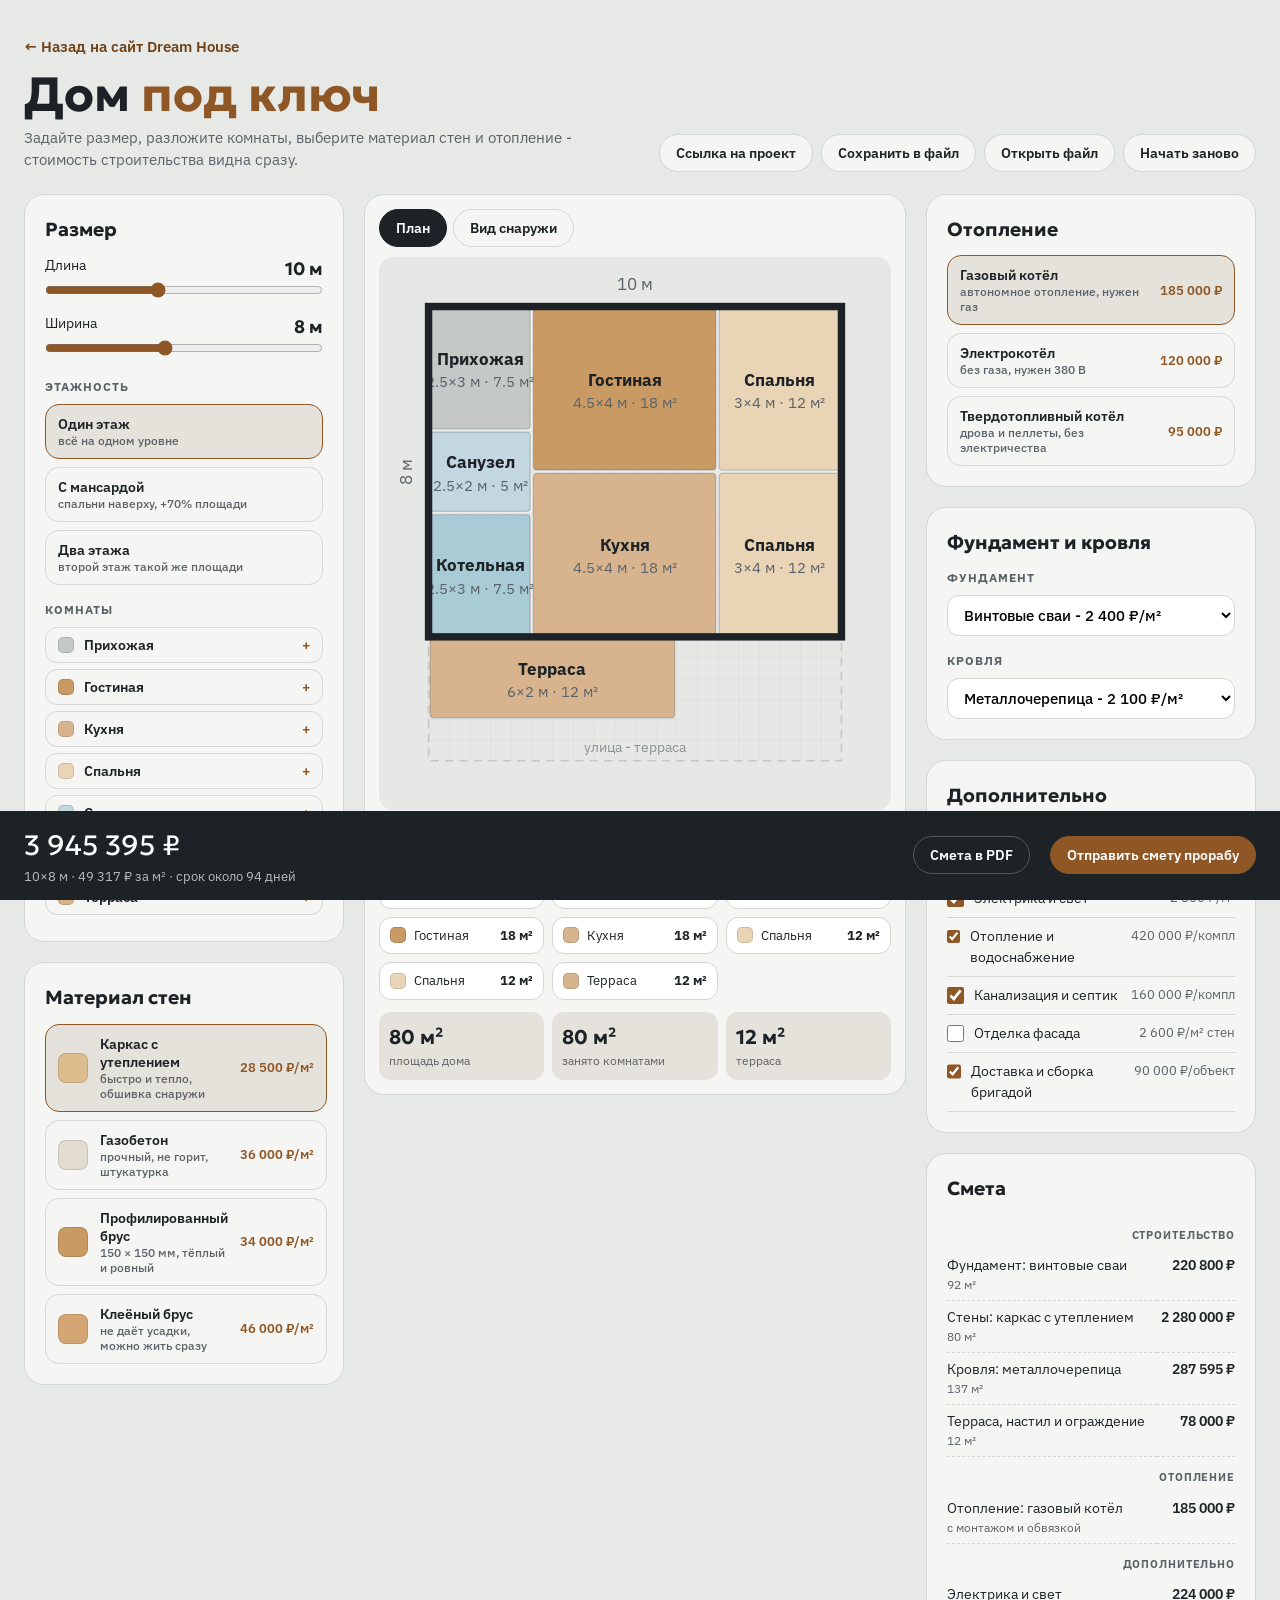
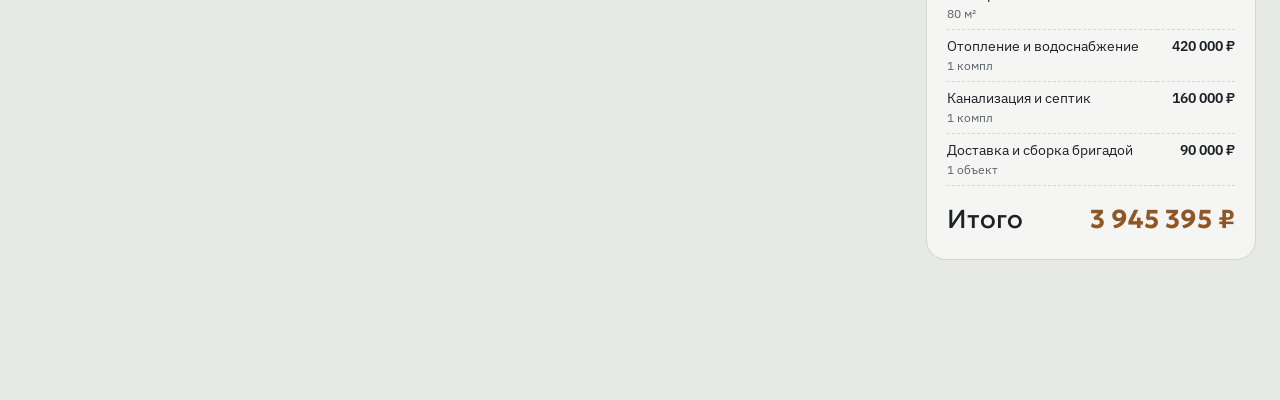
==== kalkulyator.html @ ebf29ac1 "Демо Dream House: каркасные дома, конструктор дома" ====
<!doctype html>
<html lang="ru">
<head>
<meta charset="utf-8">
<meta name="viewport" content="width=device-width,initial-scale=1">
<title>Конструктор дома – Dream House, Новосибирск</title>
<link href="https://fonts.googleapis.com/css2?family=Geologica:wght@600;700&family=IBM+Plex+Sans:wght@400;500;600&display=swap" rel="stylesheet">
<style>
:root{--bg:#e7e9e6;--card:#f5f6f4;--ink:#1c2226;--muted:#5a6269;--line:#d3d6d3;--acc:#8f5626;--acc2:#6f4119;--soft:#e5e2db}
*{box-sizing:border-box;margin:0}
body{background:var(--bg);color:var(--ink);font:15px/1.5 'IBM Plex Sans',system-ui,sans-serif}
h1,h2,h3{font-family:'Geologica',Arial,sans-serif;font-weight:700}
i.a{color:var(--acc);font-style:normal;font-weight:700}
header{padding:36px 24px 22px;max-width:1360px;margin:auto;display:flex;flex-wrap:wrap;gap:18px;align-items:flex-end;justify-content:space-between}
header h1{font-size:clamp(30px,4vw,48px);line-height:1.05}
header p{color:var(--muted);margin-top:8px;max-width:560px}
.tools{display:flex;flex-wrap:wrap;gap:8px}
button{font:600 14px 'IBM Plex Sans';border:1px solid var(--line);background:var(--card);color:var(--ink);padding:9px 16px;border-radius:40px;cursor:pointer;transition:.15s}
button:hover{border-color:var(--acc);color:var(--acc)}
.pri{background:var(--acc);color:#fff;border-color:var(--acc)}.pri:hover{background:var(--acc2);color:#fff}
main{max-width:1360px;margin:auto;padding:0 24px 120px;display:grid;grid-template-columns:320px 1fr 330px;gap:20px;align-items:start}
.card{background:var(--card);border:1px solid var(--line);border-radius:20px;padding:20px;margin-bottom:20px}
.card h3{font-size:19px;margin-bottom:12px}
.lbl{font-size:12px;text-transform:uppercase;letter-spacing:.08em;color:var(--muted);font-weight:700;margin:16px 0 8px}
.lbl:first-of-type{margin-top:0}
.row2{display:grid;grid-template-columns:1fr 1fr;gap:10px}
input[type=text],input[type=tel],select{width:100%;font:500 15px 'IBM Plex Sans';padding:9px 12px;border:1px solid var(--line);border-radius:12px;background:#fff}
.rng{display:flex;justify-content:space-between;font-size:14px}.rng b{font-family:'Geologica';font-size:18px}
input[type=range]{width:100%;accent-color:var(--acc)}
.opts{display:grid;gap:8px}
.opt{display:flex;gap:12px;align-items:center;text-align:left;border-radius:14px;padding:10px 12px;width:100%}
.opt.on{border-color:var(--acc);background:var(--soft);color:var(--ink)}
.opt small{display:block;color:var(--muted);font-weight:500;font-size:12px}
.opt .pr{margin-left:auto;font-size:13px;color:var(--acc);white-space:nowrap}
.opt .sw{width:30px;height:30px;border-radius:8px;flex:none}
.zbtn{display:flex;align-items:center;gap:10px;width:100%;text-align:left;border-radius:12px;margin-bottom:6px;padding:8px 12px}
.sw{width:16px;height:16px;border-radius:5px;flex:none;border:1px solid rgba(0,0,0,.12)}
.view{background:var(--card);border:1px solid var(--line);border-radius:20px;padding:14px;margin-bottom:20px}
.tabs{display:flex;gap:6px;margin-bottom:10px}.tabs button.on{background:var(--ink);color:#fff;border-color:var(--ink)}
svg{display:block;width:100%;height:auto;user-select:none;touch-action:none}
#plan{background:#e5e8e5;border-radius:14px}
.hint{font-size:13px;color:var(--muted);margin-top:10px}
.rlist{margin-top:12px;display:grid;grid-template-columns:repeat(auto-fill,minmax(160px,1fr));gap:8px}
.ri{display:flex;gap:8px;align-items:center;padding:8px 10px;border:1px solid var(--line);border-radius:12px;font-size:13px;background:#fff;cursor:pointer}
.ri b{margin-left:auto}.ri.sel{border-color:var(--acc);box-shadow:0 0 0 2px var(--soft)}
.ri.warn{background:#f1e6da}
label.ck{display:flex;gap:10px;align-items:flex-start;padding:8px 0;border-bottom:1px solid var(--line);cursor:pointer;font-size:14px}
label.ck input{accent-color:var(--acc);width:17px;height:17px;margin-top:2px}
label.ck span.p{margin-left:auto;color:var(--muted);font-size:13px;white-space:nowrap}
.est table{width:100%;border-collapse:collapse;font-size:14px}
.est td{padding:6px 0;border-bottom:1px dashed var(--line);vertical-align:top}
.est td:last-child{text-align:right;white-space:nowrap;font-weight:600}
.est .sec td{border:0;padding-top:12px;font-size:11px;text-transform:uppercase;letter-spacing:.08em;color:var(--muted);font-weight:700}
.est .q{color:var(--muted);font-size:12px}
.tot{display:flex;justify-content:space-between;align-items:baseline;margin-top:14px;font-family:'Geologica';font-size:26px}.tot b{color:var(--acc)}
.facts{display:grid;grid-template-columns:repeat(3,1fr);gap:8px;margin-top:12px}
.facts div{background:var(--soft);border-radius:12px;padding:10px;font-size:12px;color:var(--muted)}
.facts b{display:block;font-family:'Geologica';font-size:20px;color:var(--ink)}
.note{font-size:13px;background:#f1e6da;color:var(--acc2);padding:10px 12px;border-radius:12px;margin-top:10px}
.sticky{position:fixed;left:0;right:0;bottom:0;background:var(--ink);color:#fff;z-index:5}
.sticky .in{max-width:1360px;margin:auto;padding:14px 24px;display:flex;align-items:center;gap:20px;flex-wrap:wrap}
.sticky .sum{font-family:'Geologica';font-size:28px}.sticky small{opacity:.7;display:block;font-size:13px;font-family:'IBM Plex Sans'}
.sticky .sp{flex:1}
.modal{position:fixed;inset:0;background:rgba(30,29,27,.5);display:none;place-items:center;z-index:9;padding:16px}
.modal.on{display:grid}.modal .card{max-width:420px;width:100%}.modal .card>*+*{margin-top:10px}
.toast{position:fixed;left:50%;top:20px;transform:translateX(-50%);background:var(--ink);color:#fff;padding:10px 18px;border-radius:30px;opacity:0;transition:.3s;z-index:10;pointer-events:none}.toast.on{opacity:1}
@media(max-width:1100px){main{grid-template-columns:1fr 1fr}.mid{grid-column:1/-1;order:-1}}
@media(max-width:700px){main{grid-template-columns:1fr;padding:0 16px 140px}header{padding:24px 16px}}
@media print{header .tools,.sticky,.side,.modal,.hint,.tabs{display:none!important}main{display:block}}
</style>
</head>
<body>
<header>
  <div><a href="index.html" style="display:inline-block;margin-bottom:10px;color:var(--acc2);font-weight:600;text-decoration:none">← Назад на сайт Dream House</a><h1>Дом <i class="a">под ключ</i></h1><p>Задайте размер, разложите комнаты, выберите материал стен и отопление - стоимость строительства видна сразу.</p></div>
  <div class="tools">
    <button onclick="share()">Ссылка на проект</button>
    <button onclick="saveFile()">Сохранить в файл</button>
    <button onclick="fileIn.click()">Открыть файл</button>
    <button onclick="if(confirm('Начать заново?')){S=demo();sel=-1;render()}">Начать заново</button>
    <input type="file" id="fileIn" accept=".json" hidden>
  </div>
</header>

<main>
  <aside class="side">
    <div class="card">
      <h3>Размер</h3>
      <div class="rng"><span>Длина</span><b id="Lv"></b></div><input type="range" id="L" min="6" max="16" step="0.5">
      <div class="rng" style="margin-top:8px"><span>Ширина</span><b id="Wv"></b></div><input type="range" id="W" min="5" max="12" step="0.5">
      <div class="lbl">Этажность</div>
      <div class="opts" id="floors"></div>
      <div class="lbl">Комнаты</div>
      <div id="zbtns"></div>
    </div>
    <div class="card">
      <h3>Материал стен</h3>
      <div class="opts" id="mat"></div>
    </div>
  </aside>

  <section class="mid">
    <div class="view">
      <div class="tabs"><button id="t1" class="on" onclick="mode('plan')">План</button><button id="t2" onclick="mode('vid')">Вид снаружи</button></div>
      <svg id="plan"></svg>
      <svg id="vid" style="display:none;background:linear-gradient(#e5e2db,#e7e9e6);border-radius:14px"></svg>
      <p class="hint" id="hint">Комнату двигают мышкой или пальцем, размер меняют за уголок справа внизу. Шаг - 0,5 м. Delete - удалить комнату.</p>
      <div class="rlist" id="rlist"></div>
      <div class="facts" id="facts"></div>
      <div id="notes"></div>
    </div>
  </section>

  <aside>
    <div class="card"><h3>Отопление</h3><div class="opts" id="pech"></div></div>
    <div class="card"><h3>Фундамент и кровля</h3>
      <div class="lbl">Фундамент</div><select id="fund"></select>
      <div class="lbl">Кровля</div><select id="krov"></select>
    </div>
    <div class="card"><h3>Дополнительно</h3><div id="dop"></div></div>
    <div class="card est"><h3>Смета</h3><table id="est"></table><div class="tot"><span>Итого</span><b id="tot"></b></div></div>
  </aside>
</main>

<div class="sticky"><div class="in">
  <div><div class="sum" id="tot2"></div><small id="per"></small></div><div class="sp"></div>
  <button onclick="print()" style="background:transparent;color:#fff;border-color:#555">Смета в PDF</button>
  <button class="pri" onclick="modal.classList.add('on')">Отправить смету прорабу</button>
</div></div>

<div class="modal" id="modal" onclick="if(event.target==this)this.classList.remove('on')"><form class="card" onsubmit="send(event)">
  <h3>Смета <i class="a">прорабу</i></h3>
  <p style="color:var(--muted);font-size:14px">Проект и смета уйдут прорабу. Он свяжется с вами, уточнит участок и сроки.</p>
  <input type="text" placeholder="Как вас зовут" required>
  <input type="tel" placeholder="Телефон" required>
  <button class="pri" style="width:100%">Отправить</button>
</form></div>
<div class="toast" id="toast"></div>

<script>
const ROOMS={
 prihozhaya:{n:'Прихожая',c:'#c4c8c6',min:4},
 gostinaya:{n:'Гостиная',c:'#c99a64',min:16},
 kuhnya:{n:'Кухня',c:'#D8B48E',min:8},
 spalnya:{n:'Спальня',c:'#E9D5B5',min:9},
 sanuzel:{n:'Санузел',c:'#C3D7E0',min:3},
 kotelnaya:{n:'Котельная',c:'#A9CBD6',min:3},
 terrasa:{n:'Терраса',c:'#D8B48E',min:4,out:true}
};
const MAT=[['karkas','Каркас с утеплением','быстро и тепло, обшивка снаружи',28500,'#DDBC8E'],
 ['gaz','Газобетон','прочный, не горит, штукатурка',36000,'#E3DDD0'],
 ['brus','Профилированный брус','150 × 150 мм, тёплый и ровный',34000,'#C99A64'],
 ['kleen','Клеёный брус','не даёт усадки, можно жить сразу',46000,'#D4A673']];
const PECH=[['gaz','Газовый котёл','автономное отопление, нужен газ',185000],
 ['elek','Электрокотёл','без газа, нужен 380 В',120000],
 ['tverd','Твердотопливный котёл','дрова и пеллеты, без электричества',95000]];
const FUND=[['vint','Винтовые сваи',2400],['lent','Мелкозаглублённая лента',5200],['plita','Монолитная плита',7400]];
const KROV=[['metall','Металлочерепица',2100],['myagk','Гибкая черепица',2900],['falc','Фальцевая кровля',3600]];
const DOP=[['otdelka','Чистовая отделка внутри',9500,'м² жилой','in'],['elektr','Электрика и свет',2800,'м²','in'],
 ['otopl','Отопление и водоснабжение',420000,'компл','one'],['kanal','Канализация и септик',160000,'компл','one'],
 ['fasad','Отделка фасада',2600,'м² стен','wall'],['dostavka','Доставка и сборка бригадой',90000,'объект','one']];
const fmt=n=>Math.round(n).toLocaleString('ru-RU')+' ₽';
const r1=n=>Math.round(n*10)/10;
function demo(){return{L:10,W:8,fl:1,mat:'karkas',pech:'gaz',fund:'vint',krov:'metall',dop:{otdelka:false,elektr:true,otopl:true,kanal:true,dostavka:true},
 rooms:[{t:'prihozhaya',x:0,y:0,w:2.5,h:3},{t:'sanuzel',x:0,y:3,w:2.5,h:2},{t:'kotelnaya',x:0,y:5,w:2.5,h:3},{t:'gostinaya',x:2.5,y:0,w:4.5,h:4},{t:'kuhnya',x:2.5,y:4,w:4.5,h:4},{t:'spalnya',x:7,y:0,w:3,h:4},{t:'spalnya',x:7,y:4,w:3,h:4},{t:'terrasa',x:0,y:8,w:6,h:2}]}}
let S=demo(),sel=-1,drag=null,view='plan';
try{if(location.hash.length>2)S=JSON.parse(decodeURIComponent(escape(atob(location.hash.slice(1)))))}catch(e){}

// constructor controls
const opts=(el,arr,key,priceFn)=>{el.innerHTML=arr.map(a=>`<button class="opt" data-v="${a[0]}">${a[4]?`<span class="sw" style="background:${a[4]}"></span>`:''}<span>${a[1]}<small>${a[2]}</small></span><span class="pr">${priceFn(a)}</span></button>`).join('');
 el.onclick=e=>{const b=e.target.closest('.opt');if(b){S[key]=b.dataset.v;render()}}};
opts(mat,MAT,'mat',a=>a[3].toLocaleString('ru-RU')+' ₽/м²');
opts(pech,PECH,'pech',a=>fmt(a[3]));
floors.innerHTML=[[1,'Один этаж','всё на одном уровне'],[1.5,'С мансардой','спальни наверху, +70% площади'],[2,'Два этажа','второй этаж такой же площади']].map(a=>`<button class="opt" data-v="${a[0]}"><span>${a[1]}<small>${a[2]}</small></span></button>`).join('');
floors.onclick=e=>{const b=e.target.closest('.opt');if(b){S.fl=+b.dataset.v;render()}};
fund.innerHTML=FUND.map(a=>`<option value="${a[0]}">${a[1]} - ${a[2].toLocaleString('ru-RU')} ₽/м²</option>`).join('');
krov.innerHTML=KROV.map(a=>`<option value="${a[0]}">${a[1]} - ${a[2].toLocaleString('ru-RU')} ₽/м²</option>`).join('');
fund.onchange=()=>{S.fund=fund.value;render()};krov.onchange=()=>{S.krov=krov.value;render()};
zbtns.innerHTML=Object.entries(ROOMS).map(([k,r])=>`<button class="zbtn" onclick="addRoom('${k}')"><span class="sw" style="background:${r.c}"></span>${r.n}<span style="margin-left:auto;color:var(--acc)">+</span></button>`).join('');
L.oninput=W.oninput=()=>{S.L=+L.value;S.W=+W.value;S.rooms.forEach(clamp);render()};

function bounds(r){return ROOMS[r.t].out?{W:S.L,H:S.W+3}:{W:S.L,H:S.W}}
function clamp(r){const b=bounds(r);r.w=Math.min(r.w,b.W);r.h=Math.min(r.h,b.H);r.x=Math.max(0,Math.min(b.W-r.w,r.x));r.y=Math.max(0,Math.min(b.H-r.h,r.y))}
function addRoom(t){const m=ROOMS[t],s=Math.max(1.5,Math.round(Math.sqrt(m.min)*2)/2);const r={t,x:0,y:m.out?S.W:0,w:s,h:s};clamp(r);S.rooms.push(r);sel=S.rooms.length-1;render()}

// plan svg
const NS='http://www.w3.org/2000/svg';
function el(n,a,p){const e=document.createElementNS(NS,n);for(const k in a)e.setAttribute(k,a[k]);p&&p.appendChild(e);return e}
function toM(e){const p=plan.createSVGPoint();p.x=e.clientX;p.y=e.clientY;const q=p.matrixTransform(plan.getScreenCTM().inverse());return[q.x,q.y]}
function drawPlan(){const P=1.2,H=S.W+3;plan.innerHTML='';plan.setAttribute('viewBox',`${-P} ${-P} ${S.L+P*2} ${H+P*2}`);
 const d=el('defs',{},plan),pt=el('pattern',{id:'g',width:.5,height:.5,patternUnits:'userSpaceOnUse'},d);el('path',{d:'M.5 0H0V.5',fill:'none',stroke:'#d3d6d3','stroke-width':.02},pt);
 el('rect',{x:0,y:S.W,width:S.L,height:3,fill:'url(#g)',stroke:'#c4c8c6','stroke-width':.04,'stroke-dasharray':'.2 .15'},plan);
 el('text',{x:S.L/2,y:S.W+2.8,'text-anchor':'middle','font-size':.35,fill:'#8a9096','font-family':'IBM Plex Sans'},plan).textContent='улица - терраса';
 el('rect',{x:0,y:0,width:S.L,height:S.W,fill:'#eef0ee'},plan);el('rect',{x:0,y:0,width:S.L,height:S.W,fill:'url(#g)'},plan);
 S.rooms.forEach((r,i)=>{const m=ROOMS[r.t],g=el('g',{},plan);
  const re=el('rect',{x:r.x+.04,y:r.y+.04,width:r.w-.08,height:r.h-.08,rx:.08,fill:m.c,stroke:i==sel?'#8f5626':'rgba(0,0,0,.18)','stroke-width':i==sel?.1:.03,style:'cursor:move'},g);
  re.onpointerdown=e=>{sel=i;start(e,i,false);drawPlan();renderList()};
  const fs=Math.min(.42,r.w/6,(r.w-.2)/(m.n.length*.6));
  el('text',{x:r.x+r.w/2,y:r.y+r.h/2-fs*.2,'text-anchor':'middle','font-size':fs,'font-family':'IBM Plex Sans','font-weight':700,fill:'#1c2226','pointer-events':'none'},g).textContent=m.n;
  el('text',{x:r.x+r.w/2,y:r.y+r.h/2+fs*1.1,'text-anchor':'middle','font-size':fs*.85,'font-family':'IBM Plex Sans',fill:'#5a6269','pointer-events':'none'},g).textContent=`${r.w}×${r.h} м · ${r1(r.w*r.h)} м²`;
  if(i==sel){const h=el('rect',{x:r.x+r.w-.32,y:r.y+r.h-.32,width:.3,height:.3,rx:.06,fill:'#fff',stroke:'#8f5626','stroke-width':.06,style:'cursor:nwse-resize'},g);h.onpointerdown=e=>{e.stopPropagation();start(e,i,true)}}});
 el('rect',{x:0,y:0,width:S.L,height:S.W,fill:'none',stroke:'#1c2226','stroke-width':.18,'pointer-events':'none'},plan);
 el('text',{x:S.L/2,y:-.4,'text-anchor':'middle','font-size':.4,fill:'#5a6269','font-family':'IBM Plex Sans'},plan).textContent=S.L+' м';
 el('text',{x:-.4,y:S.W/2,'text-anchor':'middle','font-size':.4,fill:'#5a6269','font-family':'IBM Plex Sans',transform:`rotate(-90 -0.4 ${S.W/2})`},plan).textContent=S.W+' м';
 plan.onpointerdown=e=>{if(e.target==plan||(e.target.tagName=='rect'&&!e.target.style.cursor)){sel=-1;drawPlan();renderList()}}}
function start(e,i,rs){e.preventDefault();const r=S.rooms[i];drag={i,rs,m:toM(e),o:{...r}}}
addEventListener('pointermove',e=>{if(!drag)return;const m=toM(e),r=S.rooms[drag.i],b=bounds(r),sn=v=>Math.round(v*2)/2,dx=m[0]-drag.m[0],dy=m[1]-drag.m[1];
 if(drag.rs){r.w=Math.max(1,Math.min(b.W-r.x,sn(drag.o.w+dx)));r.h=Math.max(1,Math.min(b.H-r.y,sn(drag.o.h+dy)))}
 else{r.x=sn(drag.o.x+dx);r.y=sn(drag.o.y+dy);clamp(r)}drawPlan();renderList();renderEst()});
addEventListener('pointerup',()=>{if(drag){drag=null;render()}});
addEventListener('keydown',e=>{if((e.key=='Delete'||e.key=='Backspace')&&sel>-1&&!/INPUT|SELECT/.test(document.activeElement.tagName)){S.rooms.splice(sel,1);sel=-1;render()}});

// outside view
function drawVid(){const m=MAT.find(a=>a[0]==S.mat),wall=m[4],L=S.L,h=S.fl>=2?5.2:2.7,roofH=S.fl>1?2.6:1.8,dz=S.W*.45;
 const roofC={metall:'#8E3B33',myagk:'#5B4A42',falc:'#5F6B66'}[S.krov];vid.innerHTML='';
 vid.setAttribute('viewBox',`-2 ${-roofH-1.5} ${L+dz+4} ${h+roofH+3.6}`);
 el('ellipse',{cx:(L+dz)/2,cy:h+.35,rx:(L+dz)/1.6,ry:.5,fill:'#C9D3A8',opacity:.6},vid);
 // side wall
 el('polygon',{points:`${L},0 ${L+dz},${-dz*.5} ${L+dz},${h-dz*.5} ${L},${h}`,fill:wall,style:'filter:brightness(.8)'},vid);
 el('polygon',{points:`${L},0 ${L+dz/2},${-roofH-dz*.25} ${L+dz},${-dz*.5}`,fill:wall,style:'filter:brightness(.8)'},vid);
 // front wall
 el('rect',{x:0,y:0,width:L,height:h,fill:wall},vid);
 const step=S.mat=='karkas'?.15:S.mat=='gaz'?.3:.2;
 for(let y=step;y<h;y+=step)el('line',{x1:0,y1:y,x2:L,y2:y,stroke:'rgba(70,40,15,.22)','stroke-width':.02},vid);
 // roof
 el('polygon',{points:`-0.4,0.05 ${L/2},${-roofH} ${L+.4},.05`,fill:'none'},vid);
 el('polygon',{points:`-.4,.1 ${dz/2-.4},${-roofH-dz*.25} ${L+dz/2+.4},${-roofH-dz*.25} ${L+.4},.1`,fill:roofC},vid);
 el('polygon',{points:`${L+.4},.1 ${L+dz/2+.4},${-roofH-dz*.25} ${L+dz+.3},${-dz*.5+.05}`,fill:roofC,style:'filter:brightness(.75)'},vid);
 // door & windows
 el('rect',{x:.5,y:.4,width:.8,height:h-.4,fill:'#6B4A30',rx:.05},vid);
 const win=(x,y,w,hh)=>{el('rect',{x,y,width:w,height:hh,fill:'#CFE2E8',stroke:'#f5f6f4','stroke-width':.08},vid)};
 win(L*.35,.7,1.2,1.2);if(L>8)win(L*.62,.7,1.2,1.2);win(L*.86,.7,.9,1.2);if(S.fl>=2){win(L*.12,3.3,1.2,1.2);win(L*.35,3.3,1.2,1.2);win(L*.62,3.3,1.2,1.2);win(L*.86,3.3,.9,1.2)}
 if(S.fl==1.5)win(dz/2+L/2-.4,-roofH*.55,.8,.6);
 // chimney
 el('rect',{x:L*.78,y:-roofH*.85,width:.35,height:roofH*.8,fill:S.pech=='gaz'||S.pech=='tverd'?'#7B7068':'none'},vid);
 // terrace
 const t=S.rooms.filter(r=>r.t=='terrasa').reduce((s,r)=>s+r.w*r.h,0);
 if(t){const tw=Math.min(L,Math.sqrt(t)*1.6);el('rect',{x:0,y:h-.05,width:tw,height:.25,fill:'#A7794F'},vid);[0,tw-.1].forEach(x=>el('rect',{x,y:.1,width:.1,height:h-.15,fill:'#8E6C4E'},vid))}
  el('text',{x:(L+dz)/2,y:h+1.4,'text-anchor':'middle','font-size':.38,fill:'#5a6269','font-family':'IBM Plex Sans'},vid).textContent=`${m[1]} · ${KROV.find(a=>a[0]==S.krov)[1].toLowerCase()}`}
function mode(v){view=v;plan.style.display=v=='plan'?'':'none';vid.style.display=v=='vid'?'':'none';t1.classList.toggle('on',v=='plan');t2.classList.toggle('on',v=='vid');hint.style.display=v=='plan'?'':'none'}

function sums(){const inside=S.rooms.filter(r=>!ROOMS[r.t].out),out=S.rooms.filter(r=>r.t=='terrasa'),A=S.L*S.W;
 const used=inside.reduce((s,r)=>s+r.w*r.h,0),ter=out.reduce((s,r)=>s+r.w*r.h,0);
 const mans=A*(S.fl-1),wall=2*(S.L+S.W)*2.7*(S.fl>=2?2:1)+(S.fl==1.5?S.W*S.L*.4:0);return{A,used,ter,mans,wall,inA:A+mans}}
function renderList(){const A=S.L*S.W;
 rlist.innerHTML=S.rooms.map((r,i)=>{const m=ROOMS[r.t],a=r.w*r.h;return`<div class="ri ${i==sel?'sel':''} ${a<m.min?'warn':''}" onclick="sel=${i};drawPlan();renderList()"><span class="sw" style="background:${m.c}"></span>${m.n}<b>${r1(a)} м²</b></div>`}).join('');
 const s=sums();facts.innerHTML=`<div><b>${A} м²</b>площадь дома</div><div><b>${r1(s.used)} м²</b>занято комнатами</div><div><b>${r1(s.ter)} м²</b>терраса</div>`;
 const n=[];S.rooms.forEach(r=>{const m=ROOMS[r.t];if(r.w*r.h<m.min)n.push(`${m.n} меньше ${m.min} м² - будет тесно`)});
 if(!S.rooms.some(r=>r.t=='kuhnya'))n.push('В проекте нет кухни');if(!S.rooms.some(r=>r.t=='spalnya'))n.push('В проекте нет спальни');
 if(s.used>A+.01)n.push('Комнаты не помещаются - увеличьте дом');
 notes.innerHTML=n.map(t=>`<div class="note">${t}</div>`).join('')}

function calc(){const s=sums(),rows=[];let sum=0;const sec=n=>rows.push({sec:n}),add=(n,q,v)=>{rows.push({n,q,v});sum+=v};
 const m=MAT.find(a=>a[0]==S.mat),f=FUND.find(a=>a[0]==S.fund),k=KROV.find(a=>a[0]==S.krov),p=PECH.find(a=>a[0]==S.pech);
 sec('Строительство');
 add('Фундамент: '+f[1].toLowerCase(),r1(s.A+s.ter)+' м²',(s.A+s.ter)*f[2]);
 add('Стены: '+m[1].toLowerCase(),r1(s.inA)+' м²',s.inA*m[3]);
 const ka=(S.L+1)*(S.W+1)*1.25+(s.ter?s.ter*1.1:0);add('Кровля: '+k[1].toLowerCase(),r1(ka)+' м²',ka*k[2]);
 if(s.ter)add('Терраса, настил и ограждение',r1(s.ter)+' м²',s.ter*6500);
  sec('Отопление');add('Отопление: '+p[1].toLowerCase(),'с монтажом и обвязкой',p[3]);
 const ds=DOP.filter(d=>S.dop[d[0]]);if(ds.length)sec('Дополнительно');
 ds.forEach(d=>{const q={in:s.inA,wall:s.wall,one:1}[d[4]];add(d[1],d[4]=='one'?'1 '+d[3]:r1(q)+' '+d[3],q*d[2])});
 return{rows,sum,s}}
function renderEst(){const{rows,sum,s}=calc();
 est.innerHTML=rows.map(r=>r.sec?`<tr class="sec"><td colspan=2>${r.sec}</td></tr>`:`<tr><td>${r.n}<div class="q">${r.q}</div></td><td>${fmt(r.v)}</td></tr>`).join('');
 tot.textContent=tot2.textContent=fmt(sum);const days=Math.round(45+s.inA*.8+(S.mat=='karkas'?-15:S.mat=='gaz'?10:0));
 per.textContent=`${S.L}×${S.W} м · ${fmt(sum/s.inA)} за м² · срок около ${days} дней`}
function renderDop(){dop.innerHTML=DOP.map(d=>`<label class="ck"><input type="checkbox" data-k="${d[0]}" ${S.dop[d[0]]?'checked':''}>${d[1]}<span class="p">${d[2].toLocaleString('ru-RU')} ₽/${d[3]}</span></label>`).join('');
 dop.querySelectorAll('input').forEach(c=>c.onchange=()=>{S.dop[c.dataset.k]=c.checked;renderEst()})}

function render(){L.value=S.L;W.value=S.W;Lv.textContent=S.L+' м';Wv.textContent=S.W+' м';fund.value=S.fund;krov.value=S.krov;
 [[mat,'mat'],[pech,'pech']].forEach(([e,k])=>e.querySelectorAll('.opt').forEach(b=>b.classList.toggle('on',b.dataset.v==S[k])));
 floors.querySelectorAll('.opt').forEach(b=>b.classList.toggle('on',+b.dataset.v==S.fl));
 drawPlan();drawVid();renderList();renderDop();renderEst()}

function toast(t){const e=document.getElementById('toast');e.textContent=t;e.classList.add('on');clearTimeout(e._t);e._t=setTimeout(()=>e.classList.remove('on'),2200)}
function saveFile(){const a=document.createElement('a');a.href=URL.createObjectURL(new Blob([JSON.stringify(S,null,1)],{type:'application/json'}));a.download=`dom-${S.L}x${S.W}.json`;a.click()}
fileIn.onchange=()=>{const f=fileIn.files[0];if(!f)return;f.text().then(t=>{try{const d=JSON.parse(t);if(!d.rooms)throw 0;S=d;sel=-1;render();toast('Проект открыт')}catch(e){toast('Это не файл проекта')}});fileIn.value=''}
function share(){const u=location.href.split('#')[0]+'#'+btoa(unescape(encodeURIComponent(JSON.stringify(S))));navigator.clipboard.writeText(u).then(()=>toast('Ссылка скопирована'),()=>prompt('Скопируйте ссылку',u))}
function send(e){e.preventDefault();modal.classList.remove('on');toast('Спасибо! Смета отправлена прорабу, он свяжется с вами')}
render();
</script>
</body>
</html>
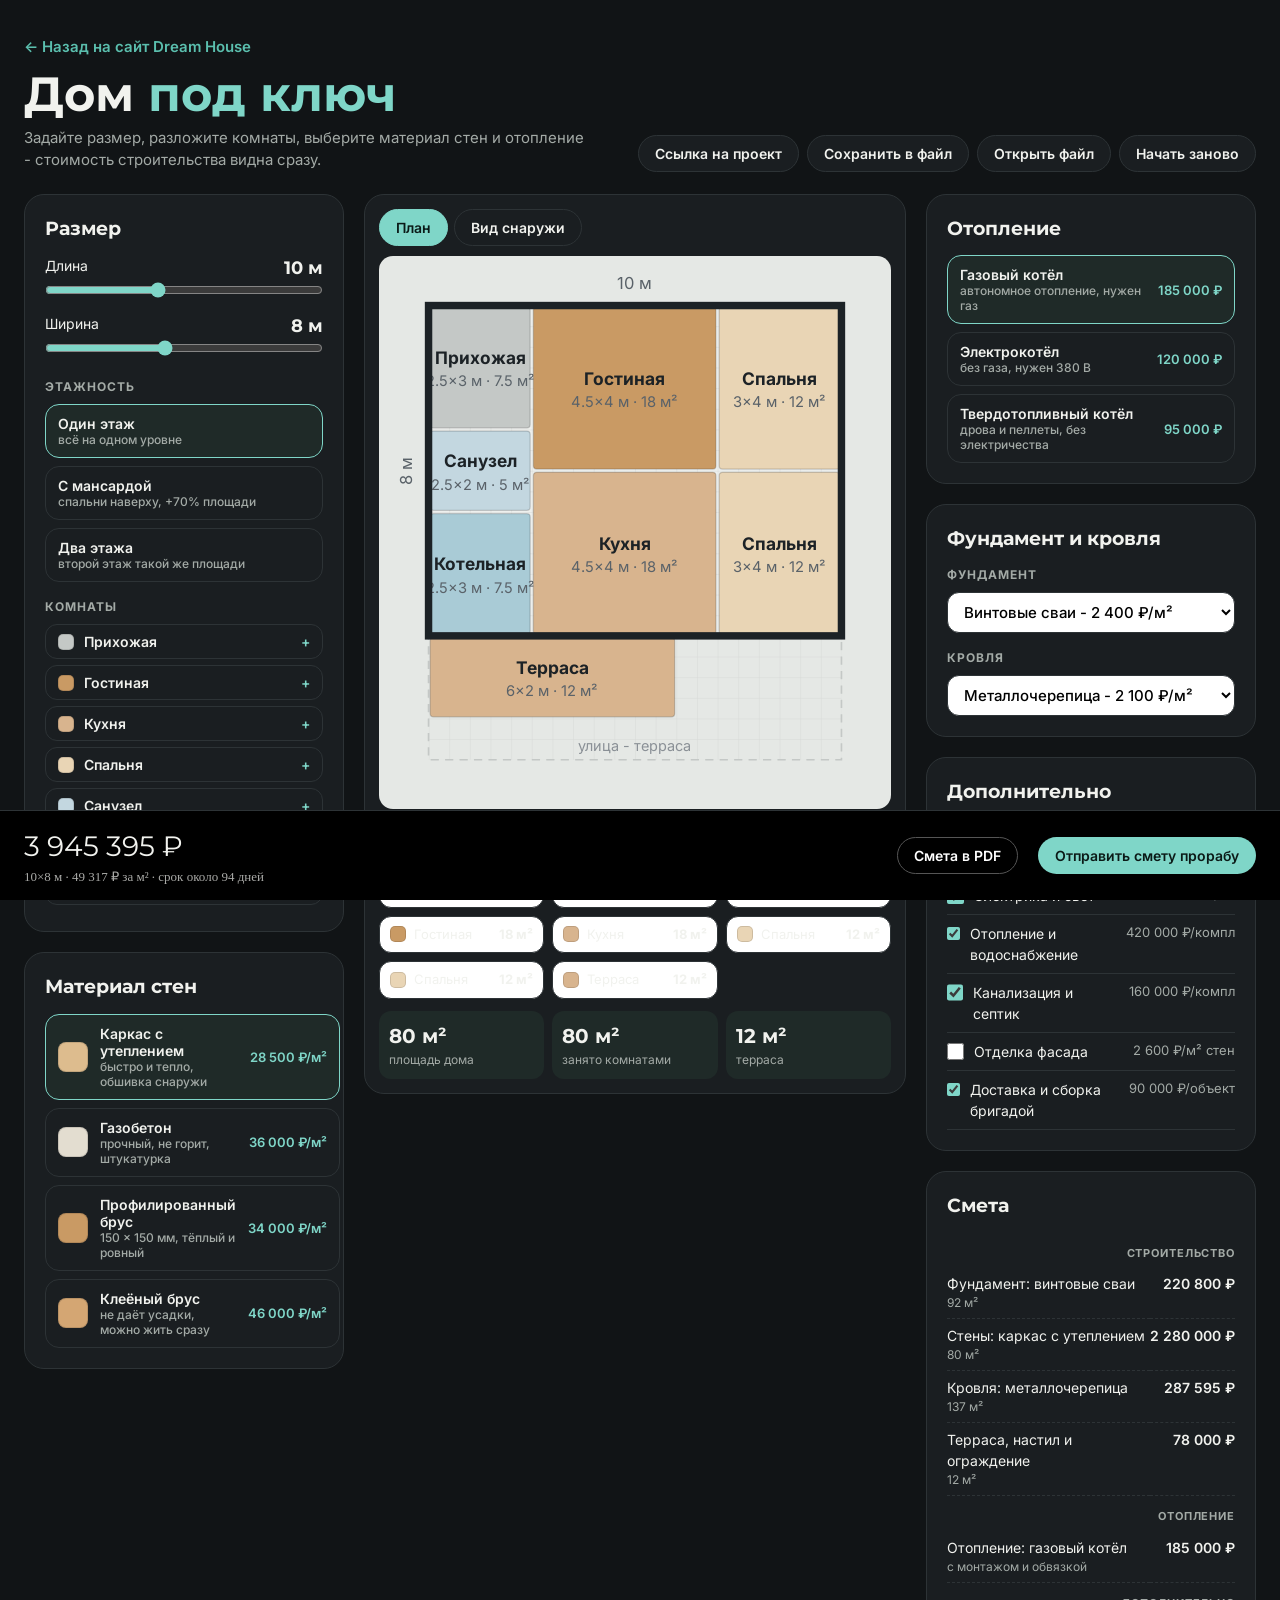
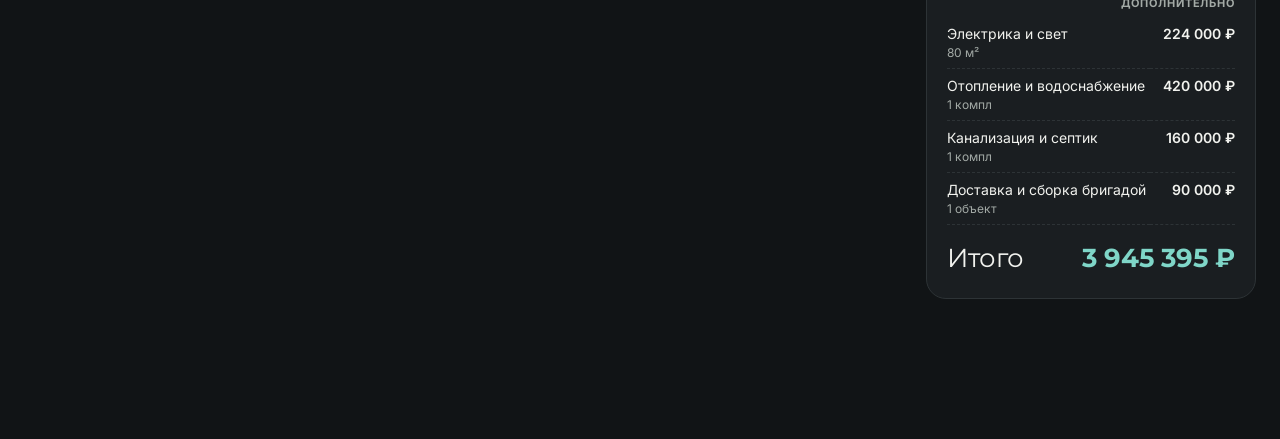
==== commit 1278e3fd: "Редизайн Hallmark: своя структура и стиль" ====
--- a/kalkulyator.html
+++ b/kalkulyator.html
@@ -4,7 +4,7 @@
 <meta charset="utf-8">
 <meta name="viewport" content="width=device-width,initial-scale=1">
 <title>Конструктор дома – Dream House, Новосибирск</title>
-<link href="https://fonts.googleapis.com/css2?family=Geologica:wght@600;700&family=IBM+Plex+Sans:wght@400;500;600&display=swap" rel="stylesheet">
+<link href="https://fonts.googleapis.com/css2?family=Montserrat:wght@300;600;700&family=Inter:wght@400;500;600&display=swap" rel="stylesheet">
 <style>
 :root{--bg:#e7e9e6;--card:#f5f6f4;--ink:#1c2226;--muted:#5a6269;--line:#d3d6d3;--acc:#8f5626;--acc2:#6f4119;--soft:#e5e2db}
 *{box-sizing:border-box;margin:0}
@@ -68,6 +68,7 @@
 @media(max-width:700px){main{grid-template-columns:1fr;padding:0 16px 140px}header{padding:24px 16px}}
 @media print{header .tools,.sticky,.side,.modal,.hint,.tabs{display:none!important}main{display:block}}
 </style>
+<style id="hm">:root{--bg:#111416;--card:#1a1e21;--ink:#f1f2ee;--muted:#a3aaa6;--line:#2d3336;--acc:#7fd6c8;--acc2:#5bbfae;--soft:#1f2a28}body{font-family:'Inter',system-ui,sans-serif}h1,h2,h3,.rng b,.tot,.sum,.facts b{font-family:'Montserrat',system-ui,sans-serif!important}button,input,select{font-family:'Inter',system-ui,sans-serif}.pri,.pri:hover{color:#0b1a17!important}.sticky{background:#000!important;color:#f1f2ee;border-top:1px solid #2d3336}.sticky button{color:#f1f2ee;border-color:#555}.sticky .pri{color:#0b1a17;border-color:transparent}.view,.card{border:1px solid var(--line)}button{color:var(--ink)}.opt.on,.zbtn:hover{color:var(--ink)}svg text{font-family:'Inter',system-ui,sans-serif!important}.tabs button.on{background:var(--acc)!important;color:#0b1a17!important;border-color:var(--acc)!important}</style>
 </head>
 <body>
 <header>
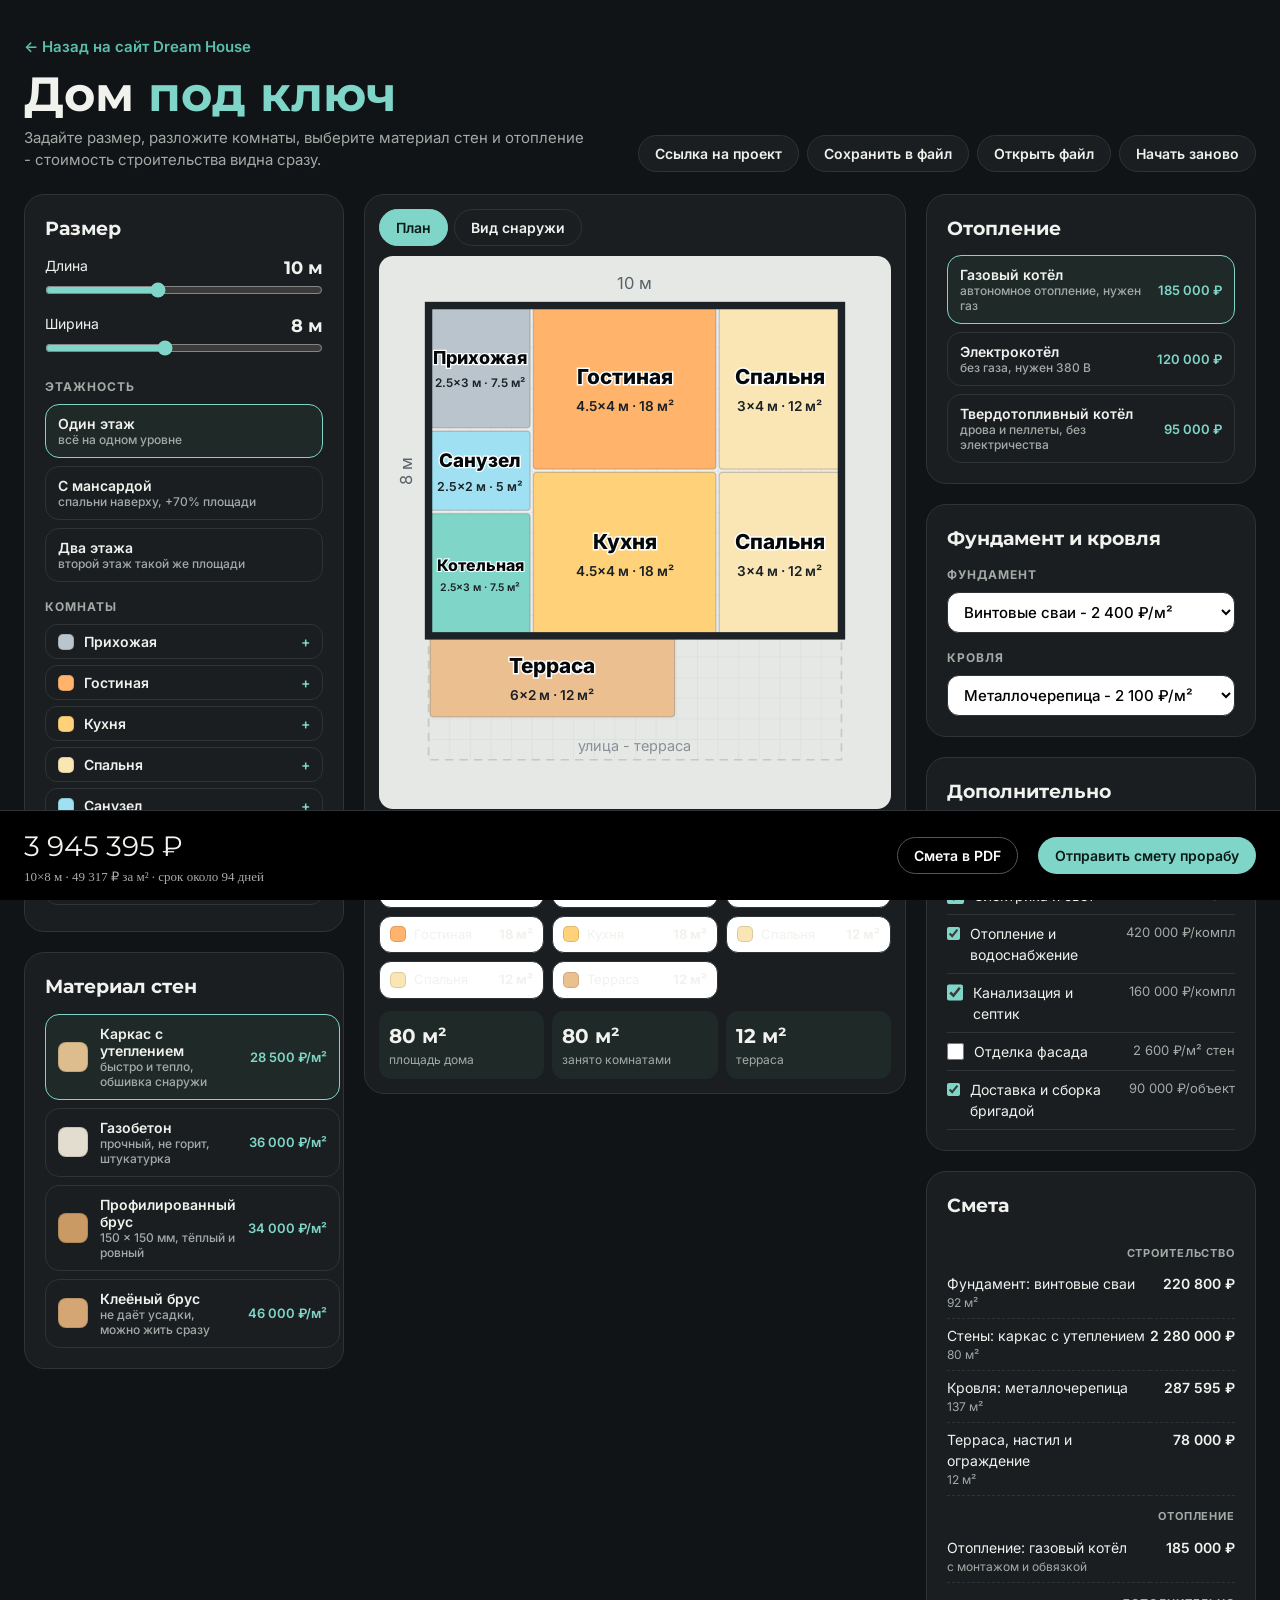
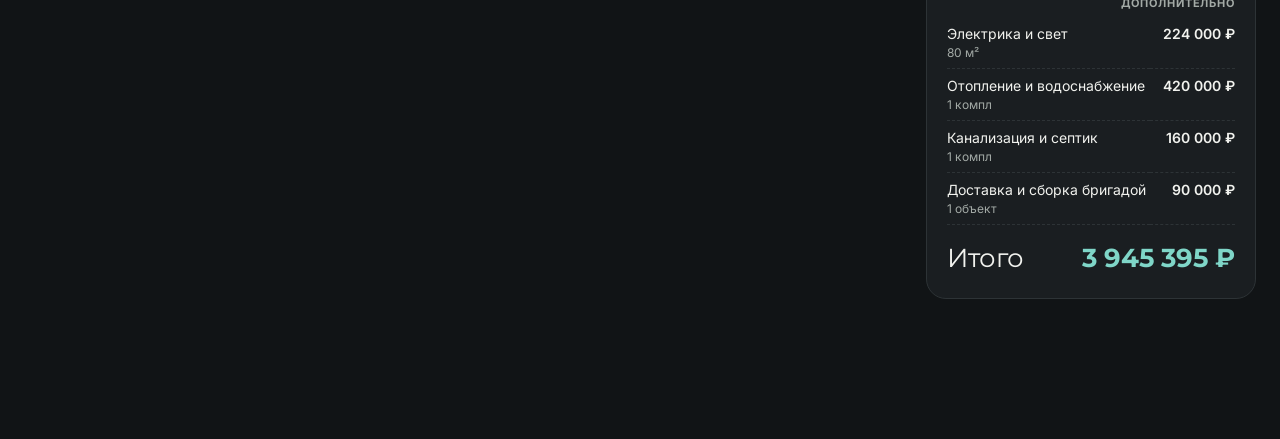
==== commit 30b0c521: "Калькулятор: яркие комнаты и читаемые названия" ====
--- a/kalkulyator.html
+++ b/kalkulyator.html
@@ -139,13 +139,13 @@
 
 <script>
 const ROOMS={
- prihozhaya:{n:'Прихожая',c:'#c4c8c6',min:4},
- gostinaya:{n:'Гостиная',c:'#c99a64',min:16},
- kuhnya:{n:'Кухня',c:'#D8B48E',min:8},
- spalnya:{n:'Спальня',c:'#E9D5B5',min:9},
- sanuzel:{n:'Санузел',c:'#C3D7E0',min:3},
- kotelnaya:{n:'Котельная',c:'#A9CBD6',min:3},
- terrasa:{n:'Терраса',c:'#D8B48E',min:4,out:true}
+ prihozhaya:{n:'Прихожая',c:'#b9c4cc',min:4},
+ gostinaya:{n:'Гостиная',c:'#ffb36b',min:16},
+ kuhnya:{n:'Кухня',c:'#ffd27a',min:8},
+ spalnya:{n:'Спальня',c:'#f9e6b4',min:9},
+ sanuzel:{n:'Санузел',c:'#9fe0f2',min:3},
+ kotelnaya:{n:'Котельная',c:'#7fd6c8',min:3},
+ terrasa:{n:'Терраса',c:'#ebbf90',min:4,out:true}
 };
 const MAT=[['karkas','Каркас с утеплением','быстро и тепло, обшивка снаружи',28500,'#DDBC8E'],
  ['gaz','Газобетон','прочный, не горит, штукатурка',36000,'#E3DDD0'],
@@ -195,9 +195,9 @@
  S.rooms.forEach((r,i)=>{const m=ROOMS[r.t],g=el('g',{},plan);
   const re=el('rect',{x:r.x+.04,y:r.y+.04,width:r.w-.08,height:r.h-.08,rx:.08,fill:m.c,stroke:i==sel?'#8f5626':'rgba(0,0,0,.18)','stroke-width':i==sel?.1:.03,style:'cursor:move'},g);
   re.onpointerdown=e=>{sel=i;start(e,i,false);drawPlan();renderList()};
-  const fs=Math.min(.42,r.w/6,(r.w-.2)/(m.n.length*.6));
-  el('text',{x:r.x+r.w/2,y:r.y+r.h/2-fs*.2,'text-anchor':'middle','font-size':fs,'font-family':'IBM Plex Sans','font-weight':700,fill:'#1c2226','pointer-events':'none'},g).textContent=m.n;
-  el('text',{x:r.x+r.w/2,y:r.y+r.h/2+fs*1.1,'text-anchor':'middle','font-size':fs*.85,'font-family':'IBM Plex Sans',fill:'#5a6269','pointer-events':'none'},g).textContent=`${r.w}×${r.h} м · ${r1(r.w*r.h)} м²`;
+  const fs=Math.min(.5,r.w/5.5,(r.w-.35)/(m.n.length*.62));
+  el('text',{x:r.x+r.w/2,y:r.y+r.h/2-fs*.2,'text-anchor':'middle','font-size':fs,'font-family':'IBM Plex Sans','font-weight':800,fill:'#06090b',stroke:'#ffffff','stroke-width':fs*.14,'paint-order':'stroke','pointer-events':'none'},g).textContent=m.n;
+  el('text',{x:r.x+r.w/2,y:r.y+r.h/2+fs*1.1,'text-anchor':'middle','font-size':fs*.66,'font-family':'IBM Plex Sans','font-weight':600,fill:'#1b2125','pointer-events':'none'},g).textContent=`${r.w}×${r.h} м · ${r1(r.w*r.h)} м²`;
   if(i==sel){const h=el('rect',{x:r.x+r.w-.32,y:r.y+r.h-.32,width:.3,height:.3,rx:.06,fill:'#fff',stroke:'#8f5626','stroke-width':.06,style:'cursor:nwse-resize'},g);h.onpointerdown=e=>{e.stopPropagation();start(e,i,true)}}});
  el('rect',{x:0,y:0,width:S.L,height:S.W,fill:'none',stroke:'#1c2226','stroke-width':.18,'pointer-events':'none'},plan);
  el('text',{x:S.L/2,y:-.4,'text-anchor':'middle','font-size':.4,fill:'#5a6269','font-family':'IBM Plex Sans'},plan).textContent=S.L+' м';
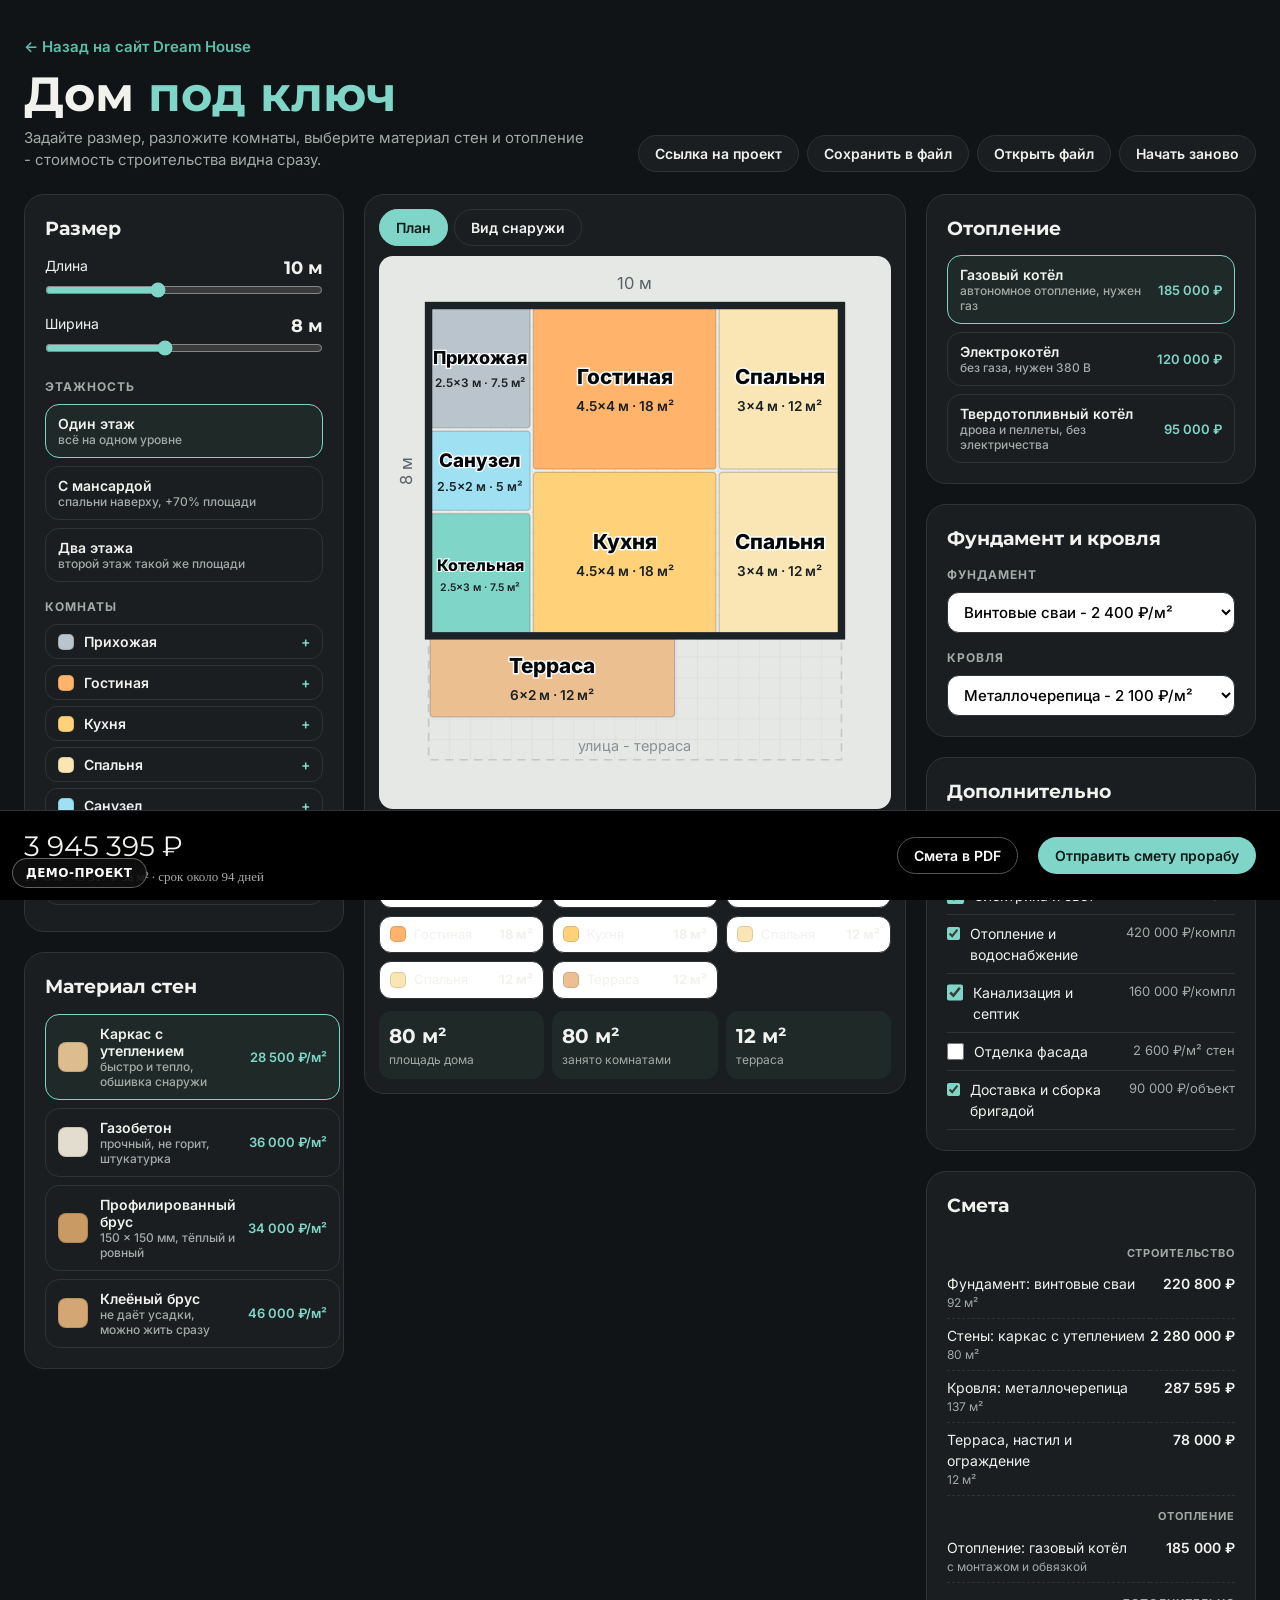
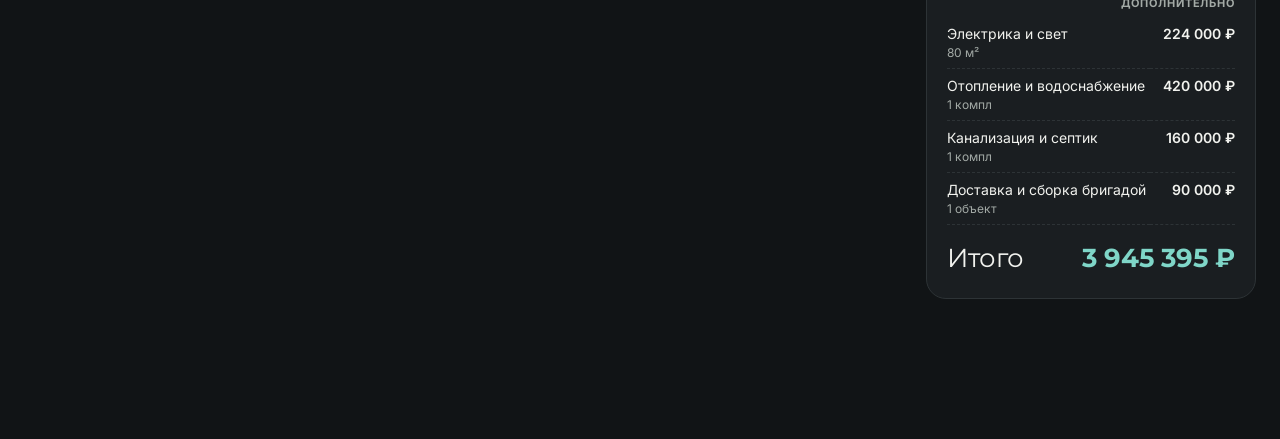
==== commit 301771b4: "Плашка «Демо-проект»" ====
--- a/kalkulyator.html
+++ b/kalkulyator.html
@@ -70,7 +70,7 @@
 </style>
 <style id="hm">:root{--bg:#111416;--card:#1a1e21;--ink:#f1f2ee;--muted:#a3aaa6;--line:#2d3336;--acc:#7fd6c8;--acc2:#5bbfae;--soft:#1f2a28}body{font-family:'Inter',system-ui,sans-serif}h1,h2,h3,.rng b,.tot,.sum,.facts b{font-family:'Montserrat',system-ui,sans-serif!important}button,input,select{font-family:'Inter',system-ui,sans-serif}.pri,.pri:hover{color:#0b1a17!important}.sticky{background:#000!important;color:#f1f2ee;border-top:1px solid #2d3336}.sticky button{color:#f1f2ee;border-color:#555}.sticky .pri{color:#0b1a17;border-color:transparent}.view,.card{border:1px solid var(--line)}button{color:var(--ink)}.opt.on,.zbtn:hover{color:var(--ink)}svg text{font-family:'Inter',system-ui,sans-serif!important}.tabs button.on{background:var(--acc)!important;color:#0b1a17!important;border-color:var(--acc)!important}</style>
 </head>
-<body>
+<body><!--hm-demo-start--><div class="hm-demo-plate" title="Пример сайта: это демо-проект, а не официальный сайт компании">Демо-проект</div><style>.hm-demo-plate{position:fixed;left:12px;bottom:12px;z-index:2147483000;font:600 12px/1 system-ui,-apple-system,"Segoe UI",sans-serif;letter-spacing:.04em;text-transform:uppercase;color:#fff;background:rgba(17,17,17,.88);border:1px solid rgba(255,255,255,.35);border-radius:999px;padding:8px 13px;pointer-events:none}@media(max-width:640px){.hm-demo-plate{bottom:88px;left:10px;font-size:11px;padding:7px 11px}}</style><!--hm-demo-end-->
 <header>
   <div><a href="index.html" style="display:inline-block;margin-bottom:10px;color:var(--acc2);font-weight:600;text-decoration:none">← Назад на сайт Dream House</a><h1>Дом <i class="a">под ключ</i></h1><p>Задайте размер, разложите комнаты, выберите материал стен и отопление - стоимость строительства видна сразу.</p></div>
   <div class="tools">
